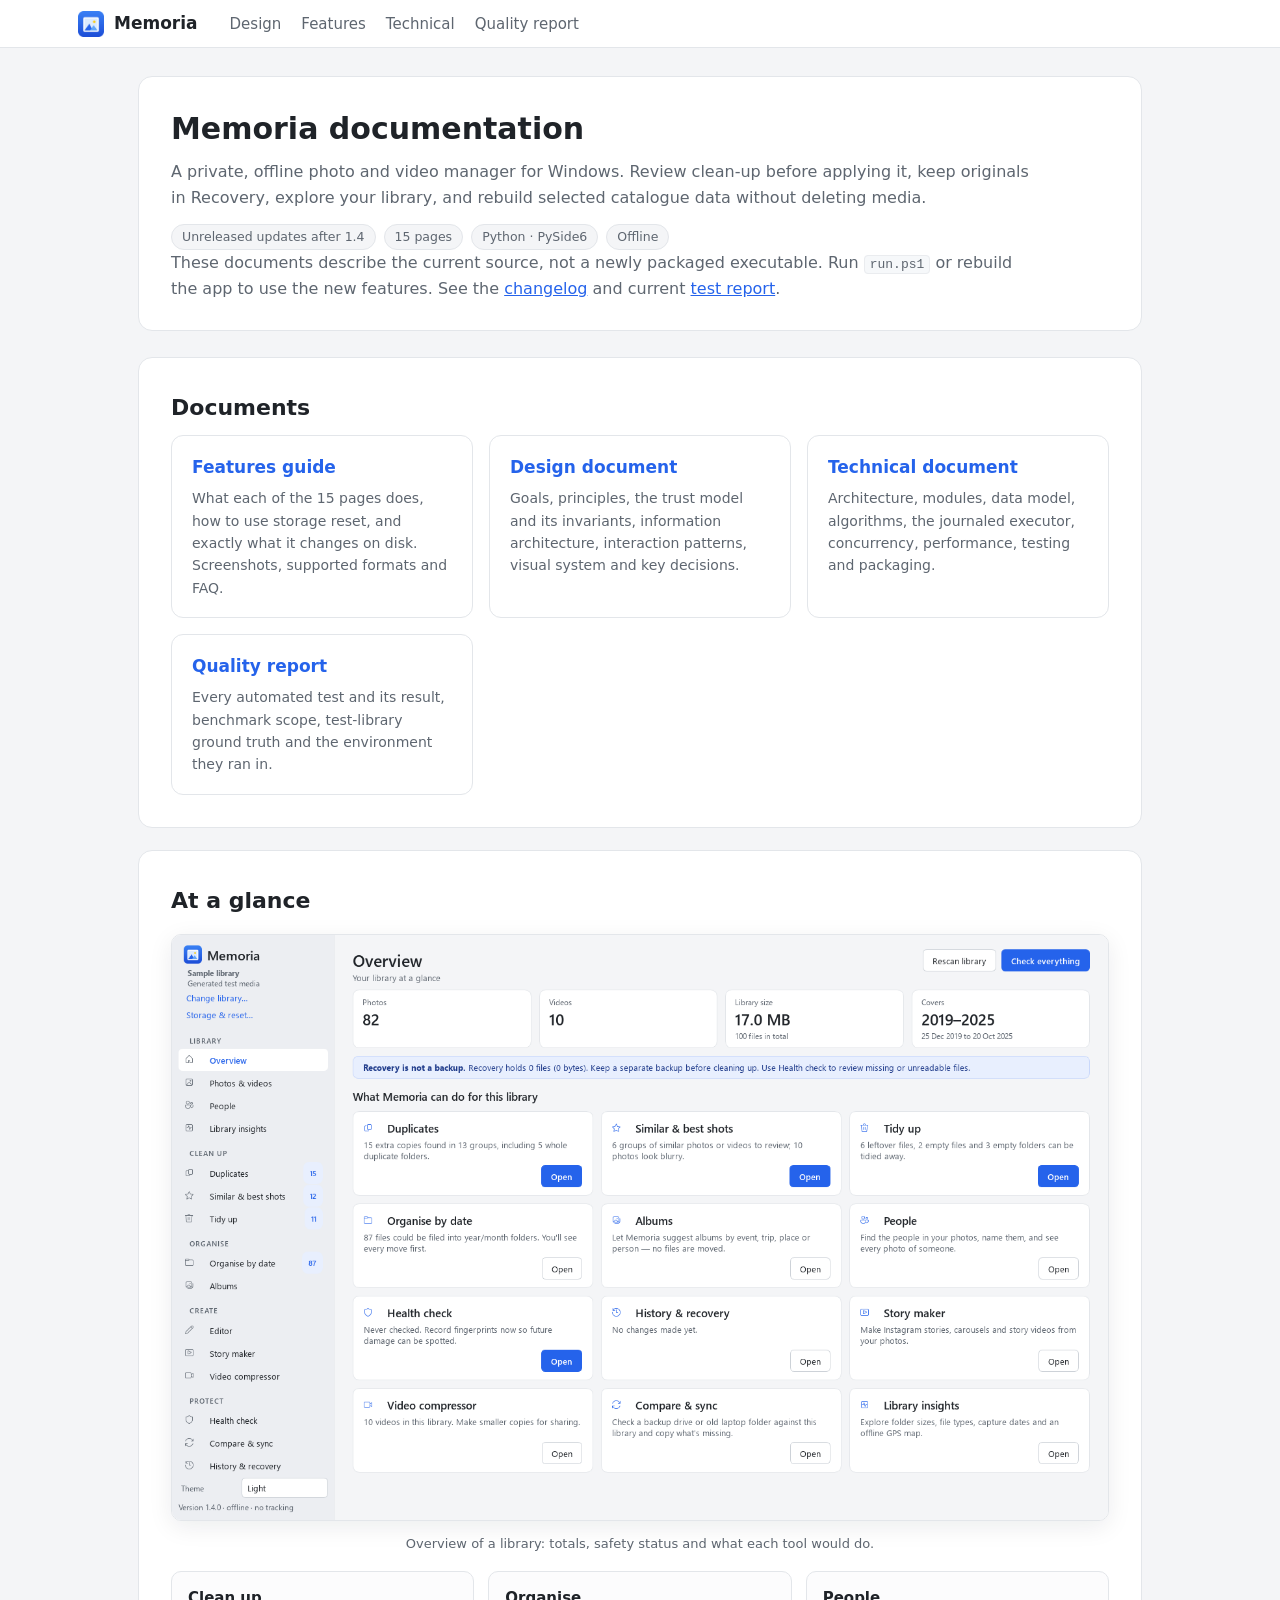
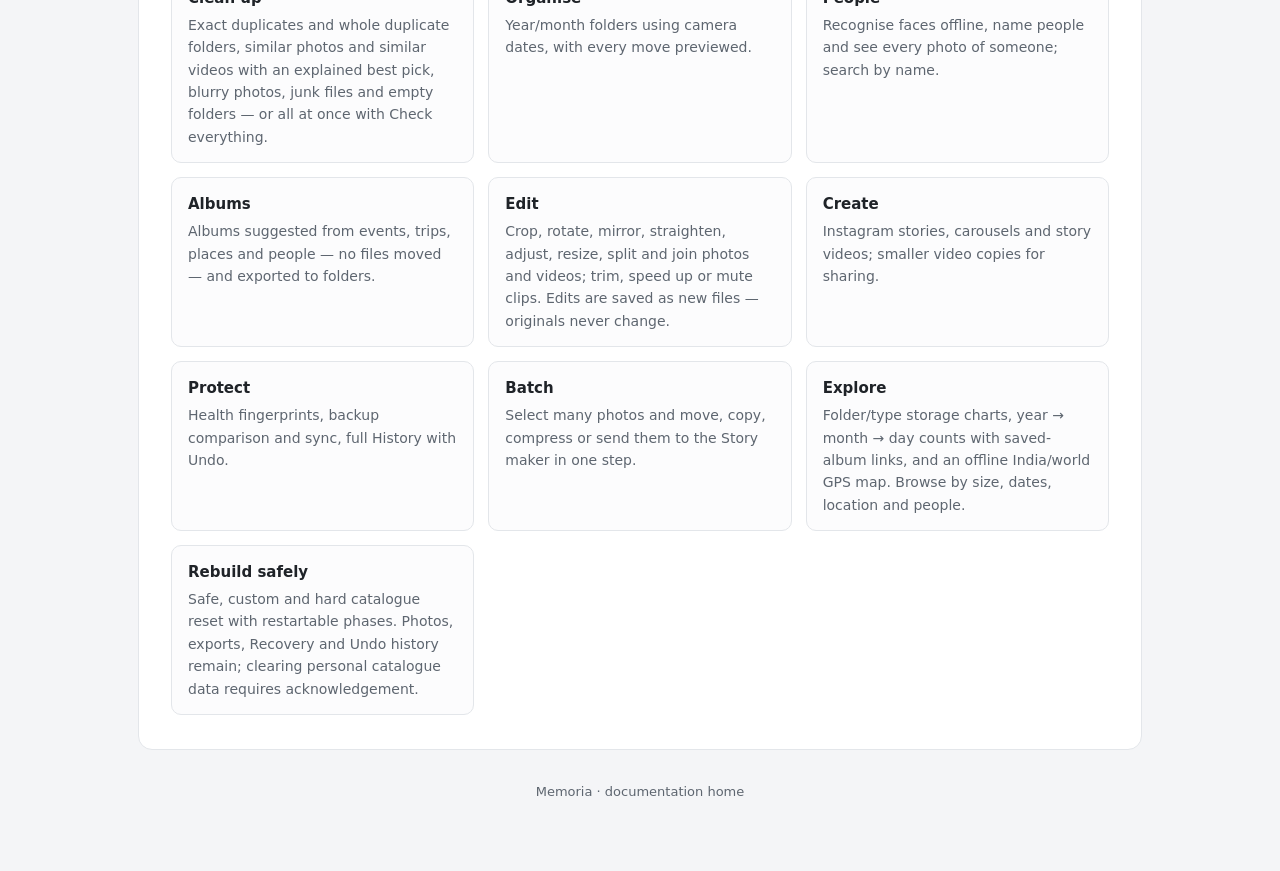
==== docs/index.html @ fbba3260 "Improve library safety, reset recovery, and insights Add bounded browsing, offline charts and GPS ma" ====
<!DOCTYPE html>
<html lang="en">
<head>
<meta charset="utf-8">
<meta name="viewport" content="width=device-width, initial-scale=1">
<title>Memoria — Documentation</title>
<link rel="stylesheet" href="style.css">
<link rel="icon" href="../memoria/ui/assets/memoria.png">
<style>
  .doc-grid { display: grid; grid-template-columns: repeat(auto-fill, minmax(250px, 1fr)); gap: 16px; margin: 6px 0 10px; }
  .doc { display: block; text-decoration: none; color: var(--text); border: 1px solid var(--border); border-radius: 12px;
         padding: 18px 20px; background: #fff; transition: box-shadow .15s, border-color .15s; }
  .doc:hover { border-color: #c9d8fb; box-shadow: 0 6px 20px rgba(37, 99, 235, .10); }
  .doc h3 { margin: 0 0 6px; color: var(--accent); }
  .doc p { margin: 0; color: var(--muted); font-size: 14px; }
  .single { max-width: 1060px; margin: 0 auto; padding: 28px; }
</style>
</head>
<body>
<div class="top"><div class="inner">
  <a class="brand" href="index.html"><img src="../memoria/ui/assets/memoria.png" alt="">Memoria</a>
  <nav><a href="design.html">Design</a><a href="features.html">Features</a><a href="technical.html">Technical</a><a href="report.html">Quality report</a></nav>
</div></div>
<div class="single">
<header class="hero">
  <h1>Memoria documentation</h1>
  <p>A private, offline photo and video manager for Windows. Review clean-up before applying it, keep originals in
     Recovery, explore your library, and rebuild selected catalogue data without deleting media.</p>
  <div class="meta"><span class="pill">Unreleased updates after 1.4</span><span class="pill">15 pages</span><span class="pill">Python · PySide6</span><span class="pill">Offline</span></div>
  <p>These documents describe the current source, not a newly packaged executable. Run <code>run.ps1</code> or rebuild
     the app to use the new features. See the <a href="../CHANGELOG.md">changelog</a> and current <a href="report.html">test report</a>.</p>
</header>

<section>
<h2>Documents</h2>
<div class="doc-grid">
  <a class="doc" href="features.html"><h3>Features guide</h3><p>What each of the 15 pages does, how to use storage reset, and exactly
     what it changes on disk. Screenshots, supported formats and FAQ.</p></a>
  <a class="doc" href="design.html"><h3>Design document</h3><p>Goals, principles, the trust model and its invariants,
     information architecture, interaction patterns, visual system and key decisions.</p></a>
  <a class="doc" href="technical.html"><h3>Technical document</h3><p>Architecture, modules, data model, algorithms, the
     journaled executor, concurrency, performance, testing and packaging.</p></a>
  <a class="doc" href="report.html"><h3>Quality report</h3><p>Every automated test and its result, benchmark scope,
     test-library ground truth and the environment they ran in.</p></a>
</div>
</section>

<section>
<h2>At a glance</h2>
<figure><img src="images/overview.png" alt="Memoria overview page"><figcaption>Overview of a library: totals, safety
status and what each tool would do.</figcaption></figure>
<div class="grid">
  <div class="card"><h4>Clean up</h4><p>Exact duplicates and whole duplicate folders, similar photos and similar videos with an explained best pick,
    blurry photos, junk files and empty folders — or all at once with Check everything.</p></div>
  <div class="card"><h4>Organise</h4><p>Year/month folders using camera dates, with every move previewed.</p></div>
  <div class="card"><h4>People</h4><p>Recognise faces offline, name people and see every photo of someone; search by name.</p></div>
  <div class="card"><h4>Albums</h4><p>Albums suggested from events, trips, places and people — no files moved — and exported to folders.</p></div>
  <div class="card"><h4>Edit</h4><p>Crop, rotate, mirror, straighten, adjust, resize, split and join photos and videos;
    trim, speed up or mute clips. Edits are saved as new files — originals never change.</p></div>
  <div class="card"><h4>Create</h4><p>Instagram stories, carousels and story videos; smaller video copies for sharing.</p></div>
  <div class="card"><h4>Protect</h4><p>Health fingerprints, backup comparison and sync, full History with Undo.</p></div>
  <div class="card"><h4>Batch</h4><p>Select many photos and move, copy, compress or send them to the Story maker in one step.</p></div>
  <div class="card"><h4>Explore</h4><p>Folder/type storage charts, year → month → day counts with saved-album links,
    and an offline India/world GPS map. Browse by size, dates, location and people.</p></div>
  <div class="card"><h4>Rebuild safely</h4><p>Safe, custom and hard catalogue reset with restartable phases.
    Photos, exports, Recovery and Undo history remain; clearing personal catalogue data requires acknowledgement.</p></div>
</div>
</section>
<footer>Memoria · documentation home</footer>
</div>
</body>
</html>
---- docs/style.css ----
:root {
  --accent: #2563eb; --accent-soft: #e8effe; --ok: #15803d; --ok-soft: #e7f6ec;
  --warn: #b45309; --warn-soft: #fdf3e1; --danger: #b91c1c; --danger-soft: #fdecec;
  --text: #1f2328; --muted: #5e6670; --border: #e3e6ea; --bg: #f4f5f7; --card: #fff; --code: #f6f8fa;
}
* { box-sizing: border-box; }
html { scroll-behavior: smooth; }
body { margin: 0; font: 15px/1.6 "Segoe UI Variable Text", "Segoe UI", system-ui, sans-serif; color: var(--text); background: var(--bg); }
.top { position: sticky; top: 0; z-index: 10; background: #fff; border-bottom: 1px solid var(--border); }
.top .inner { max-width: 1180px; margin: 0 auto; padding: 10px 28px; display: flex; gap: 22px; align-items: center; }
.top .brand { display: flex; align-items: center; gap: 10px; font-weight: 600; font-size: 17px; color: var(--text); text-decoration: none; }
.top .brand img { width: 26px; height: 26px; }
.top nav a { color: var(--muted); text-decoration: none; padding: 6px 10px; border-radius: 6px; }
.top nav a:hover { background: var(--bg); }
.top nav a.active { color: var(--accent); background: var(--accent-soft); font-weight: 600; }
.layout { max-width: 1180px; margin: 0 auto; padding: 28px; display: grid; grid-template-columns: 230px 1fr; gap: 36px; }
.toc { position: sticky; top: 74px; align-self: start; max-height: calc(100vh - 100px); overflow: auto; font-size: 13.5px; }
.toc b { display: block; color: var(--muted); font-size: 11px; letter-spacing: .08em; margin-bottom: 6px; }
.toc a { display: block; color: var(--muted); text-decoration: none; padding: 3px 0 3px 10px; border-left: 2px solid var(--border); }
.toc a:hover { color: var(--accent); border-color: var(--accent); }
.toc a.sub { padding-left: 22px; font-size: 13px; }
main { min-width: 0; }
header.hero { background: var(--card); border: 1px solid var(--border); border-radius: 14px; padding: 28px 32px; margin-bottom: 26px; }
header.hero h1 { margin: 0 0 6px; font-size: 30px; }
header.hero p { margin: 0; color: var(--muted); font-size: 16px; }
.meta { margin-top: 14px; display: flex; flex-wrap: wrap; gap: 8px; }
.pill { display: inline-block; padding: 2px 10px; border-radius: 99px; background: var(--bg); color: var(--muted); font-size: 12.5px; border: 1px solid var(--border); }
section { background: var(--card); border: 1px solid var(--border); border-radius: 14px; padding: 6px 32px 22px; margin-bottom: 22px; }
h2 { font-size: 22px; margin: 22px 0 10px; padding-top: 4px; }
h3 { font-size: 17px; margin: 22px 0 6px; }
h4 { font-size: 15px; margin: 16px 0 4px; }
p, li { max-width: 860px; }
a { color: var(--accent); }
code { font-family: "Cascadia Code", Consolas, monospace; font-size: 13px; background: var(--code); padding: 1px 5px; border-radius: 4px; border: 1px solid #eaecef; }
pre { background: #1f2328; color: #e6edf3; padding: 14px 16px; border-radius: 10px; overflow: auto; font: 12.5px/1.55 "Cascadia Code", Consolas, monospace; }
pre code { background: none; border: none; padding: 0; color: inherit; }
table { border-collapse: collapse; width: 100%; margin: 10px 0 14px; font-size: 14px; }
th, td { text-align: left; vertical-align: top; padding: 8px 10px; border-bottom: 1px solid var(--border); }
th { background: #f7f8fa; color: var(--muted); font-weight: 600; font-size: 12.5px; text-transform: uppercase; letter-spacing: .04em; }
td code { white-space: nowrap; }
.callout { border-radius: 10px; padding: 12px 16px; margin: 14px 0; border: 1px solid; }
.callout.ok { background: var(--ok-soft); border-color: #c7e9d2; color: #14532d; }
.callout.info { background: var(--accent-soft); border-color: #c9d8fb; color: #1e3a8a; }
.callout.warn { background: var(--warn-soft); border-color: #f3d9a9; color: #78350f; }
.callout.danger { background: var(--danger-soft); border-color: #f5c2c2; color: #7f1d1d; }
.grid { display: grid; grid-template-columns: repeat(auto-fill, minmax(240px, 1fr)); gap: 14px; margin: 12px 0; }
.card { border: 1px solid var(--border); border-radius: 10px; padding: 14px 16px; background: #fcfcfd; }
.card h4 { margin: 0 0 4px; }
.card p { margin: 0; color: var(--muted); font-size: 14px; }
figure { margin: 16px 0; }
figure img { width: 100%; border: 1px solid var(--border); border-radius: 10px; box-shadow: 0 6px 24px rgba(15, 23, 42, .08); }
figcaption { color: var(--muted); font-size: 13px; margin-top: 6px; text-align: center; }
.swatches { display: flex; flex-wrap: wrap; gap: 10px; }
.sw { width: 150px; border: 1px solid var(--border); border-radius: 10px; overflow: hidden; font-size: 12.5px; }
.sw div { height: 46px; }
.sw span { display: block; padding: 6px 8px; }
.flow { display: flex; flex-wrap: wrap; align-items: center; gap: 8px; margin: 14px 0; }
.flow .step { background: var(--accent-soft); color: #1e3a8a; border: 1px solid #c9d8fb; border-radius: 8px; padding: 8px 14px; font-weight: 600; }
.flow .arrow { color: var(--muted); }
.diagram { width: 100%; height: auto; margin: 10px 0; }
.kbd { font: 12px Consolas, monospace; border: 1px solid #cdd2d8; border-bottom-width: 2px; border-radius: 4px; padding: 0 5px; background: #fff; }
footer { text-align: center; color: var(--muted); font-size: 13px; padding: 10px 0 40px; }
@media (max-width: 900px) { .layout { grid-template-columns: 1fr; } .toc { display: none; } section { padding: 4px 18px 18px; } }
@media print { .top, .toc { display: none; } .layout { display: block; } section, header.hero { break-inside: avoid-page; } }
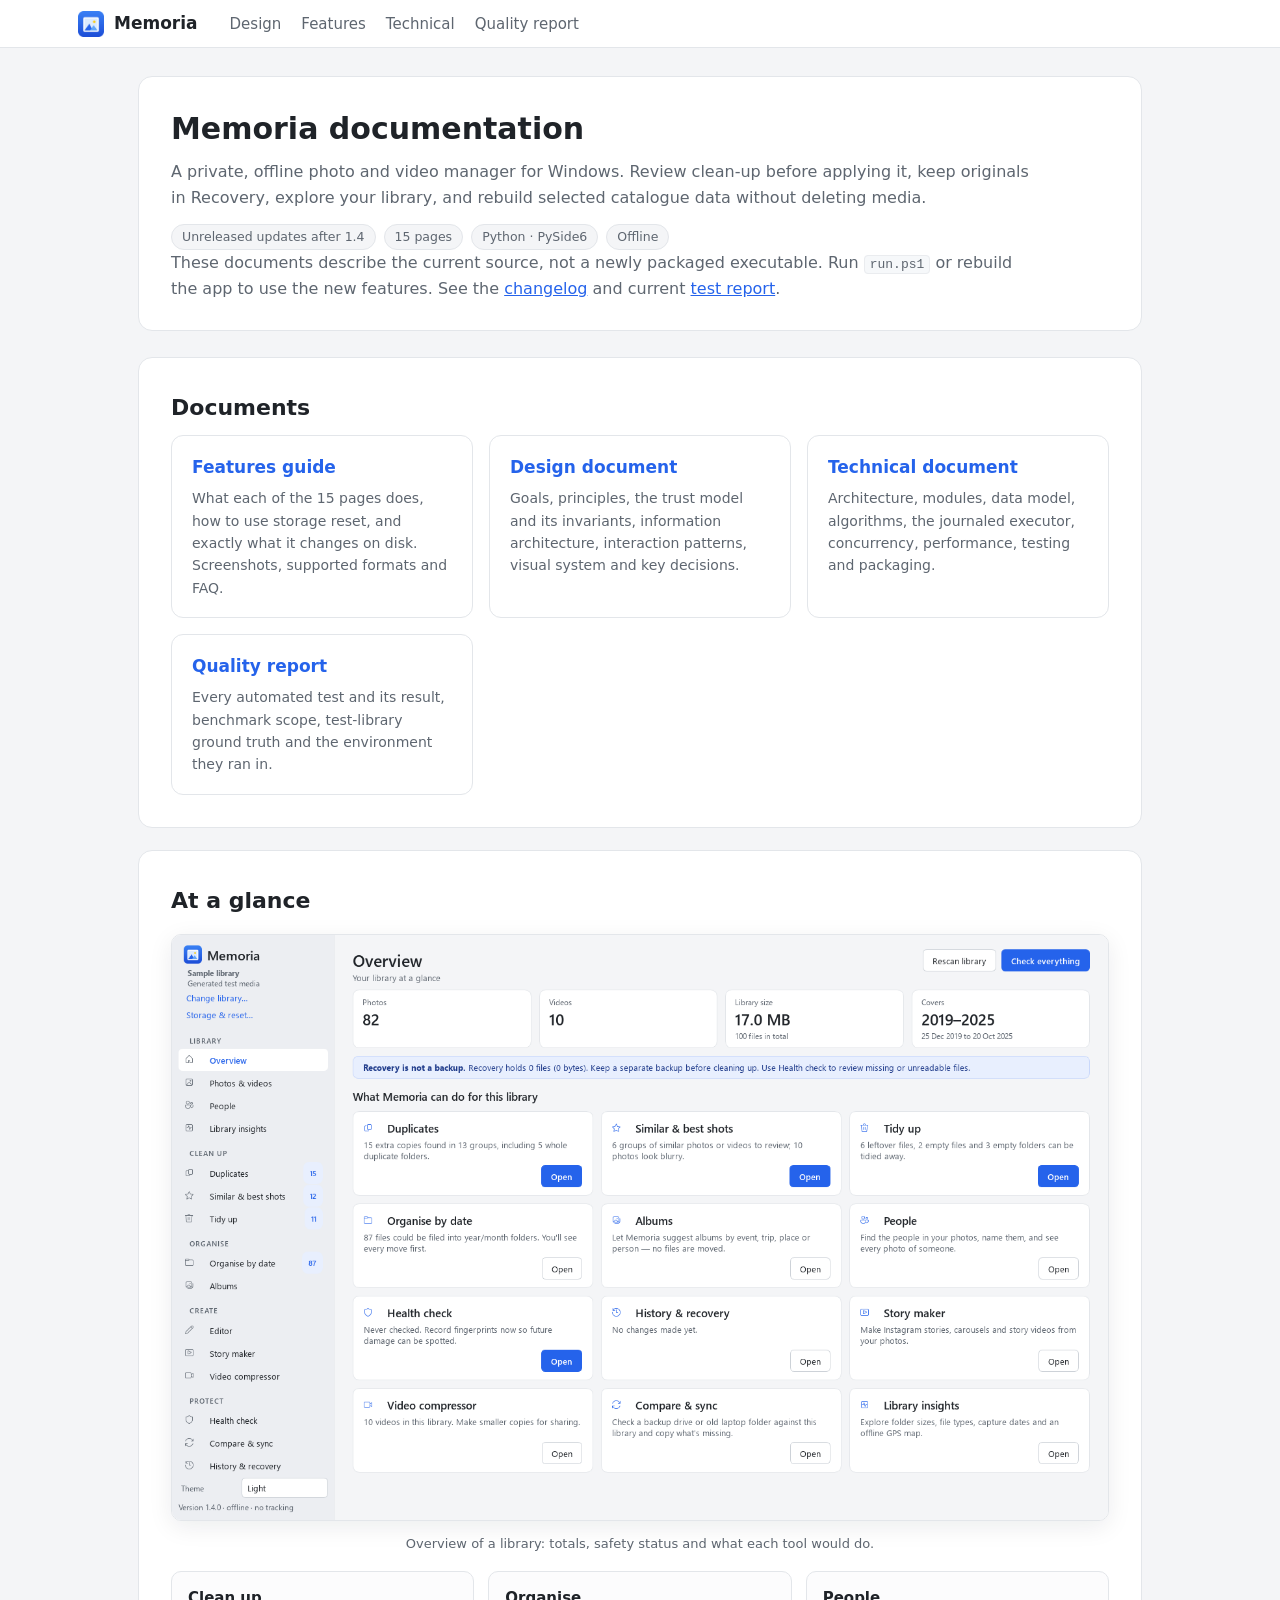
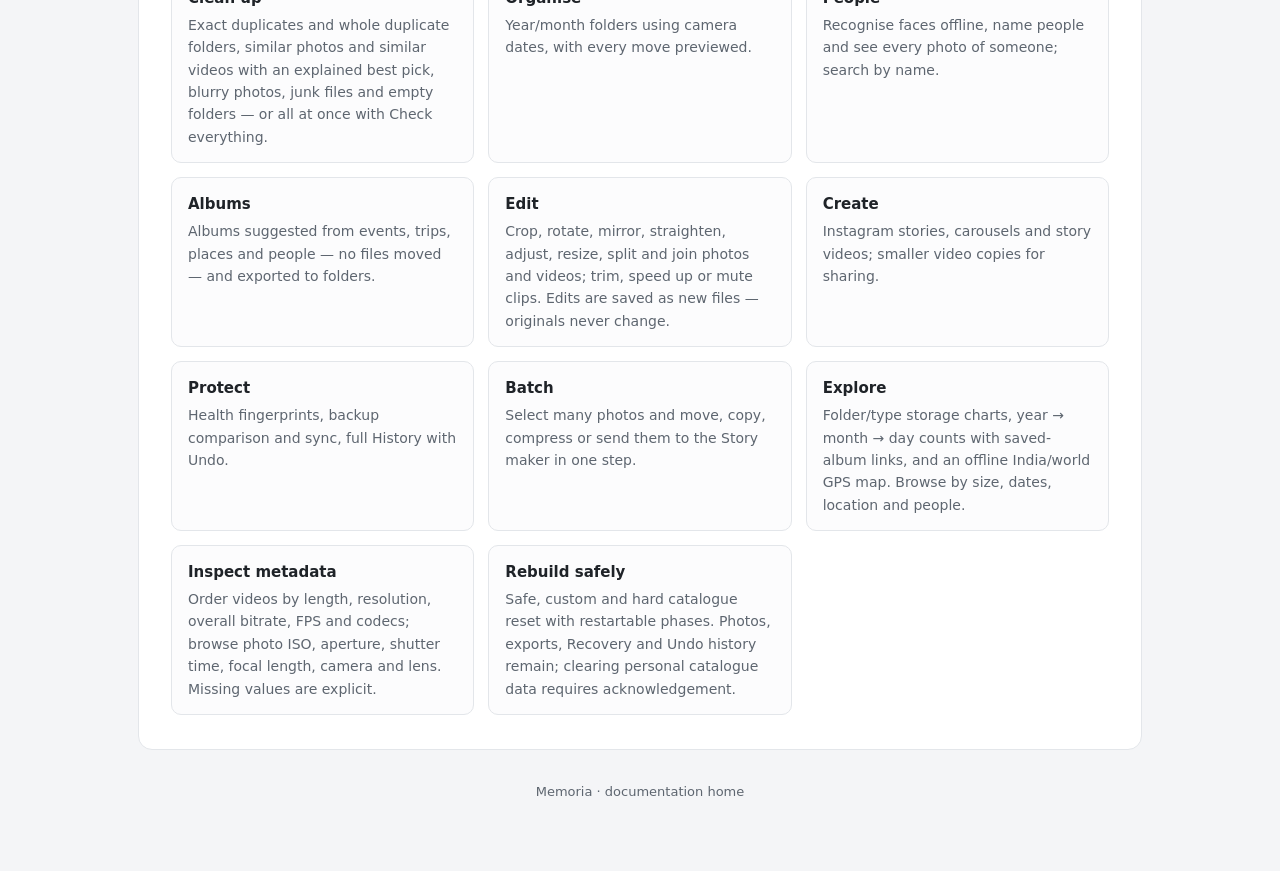
==== commit cddb77ad: "Add extended photo and video metadata controls Add schema-v6 resumable metadata refresh, numeric sor" ====
--- a/docs/index.html
+++ b/docs/index.html
@@ -62,6 +62,8 @@
   <div class="card"><h4>Batch</h4><p>Select many photos and move, copy, compress or send them to the Story maker in one step.</p></div>
   <div class="card"><h4>Explore</h4><p>Folder/type storage charts, year → month → day counts with saved-album links,
     and an offline India/world GPS map. Browse by size, dates, location and people.</p></div>
+  <div class="card"><h4>Inspect metadata</h4><p>Order videos by length, resolution, overall bitrate, FPS and codecs;
+    browse photo ISO, aperture, shutter time, focal length, camera and lens. Missing values are explicit.</p></div>
   <div class="card"><h4>Rebuild safely</h4><p>Safe, custom and hard catalogue reset with restartable phases.
     Photos, exports, Recovery and Undo history remain; clearing personal catalogue data requires acknowledgement.</p></div>
 </div>
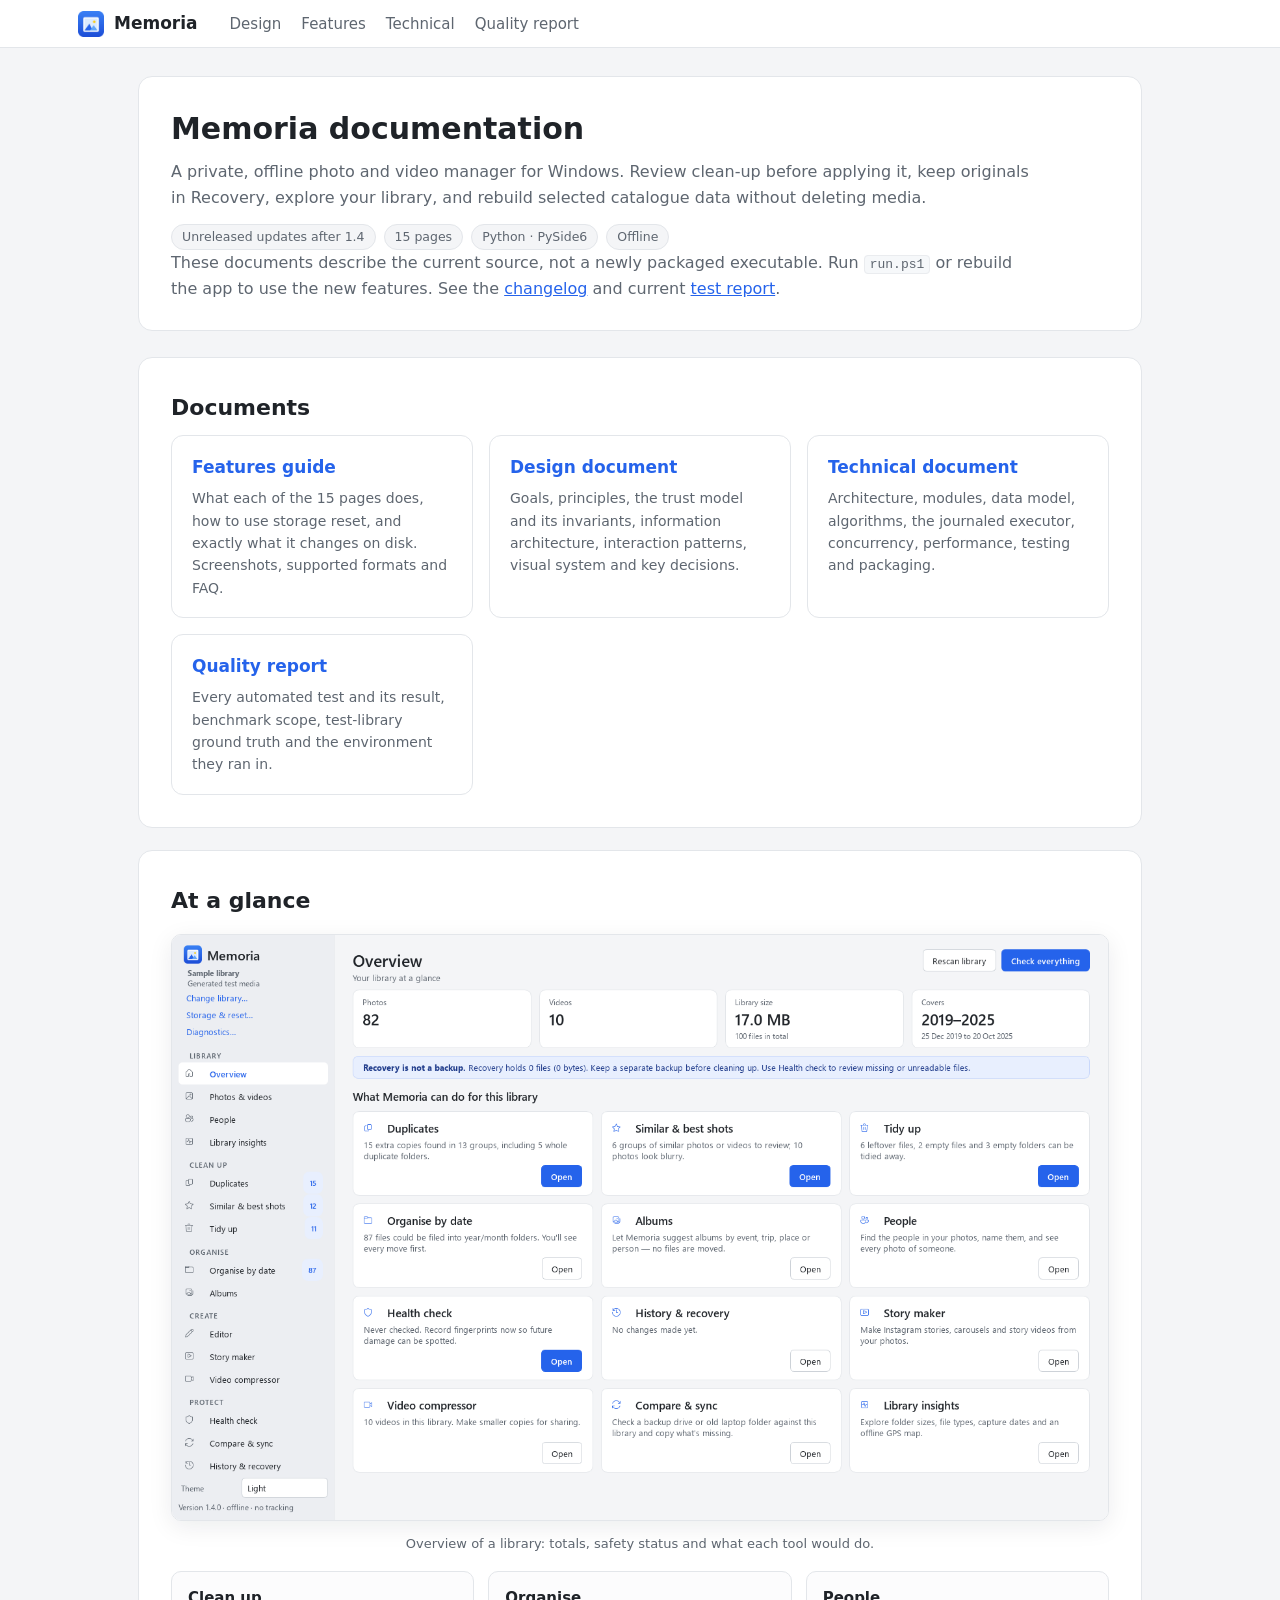
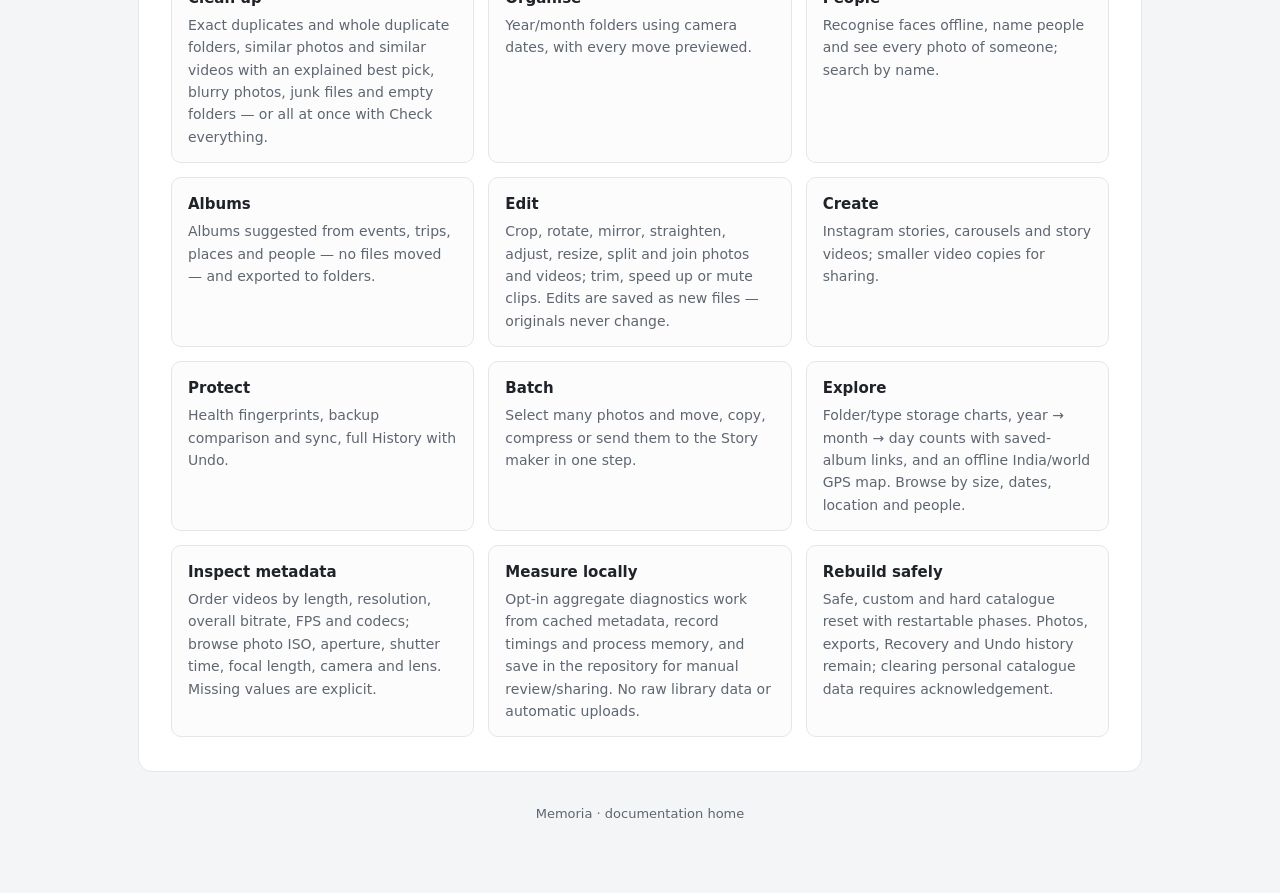
==== commit c9793f44: "Add opt-in repository diagnostics for cached libraries Collect allowlisted aggregate metadata, bound" ====
--- a/docs/index.html
+++ b/docs/index.html
@@ -64,6 +64,8 @@
     and an offline India/world GPS map. Browse by size, dates, location and people.</p></div>
   <div class="card"><h4>Inspect metadata</h4><p>Order videos by length, resolution, overall bitrate, FPS and codecs;
     browse photo ISO, aperture, shutter time, focal length, camera and lens. Missing values are explicit.</p></div>
+  <div class="card"><h4>Measure locally</h4><p>Opt-in aggregate diagnostics work from cached metadata, record timings and
+    process memory, and save in the repository for manual review/sharing. No raw library data or automatic uploads.</p></div>
   <div class="card"><h4>Rebuild safely</h4><p>Safe, custom and hard catalogue reset with restartable phases.
     Photos, exports, Recovery and Undo history remain; clearing personal catalogue data requires acknowledgement.</p></div>
 </div>
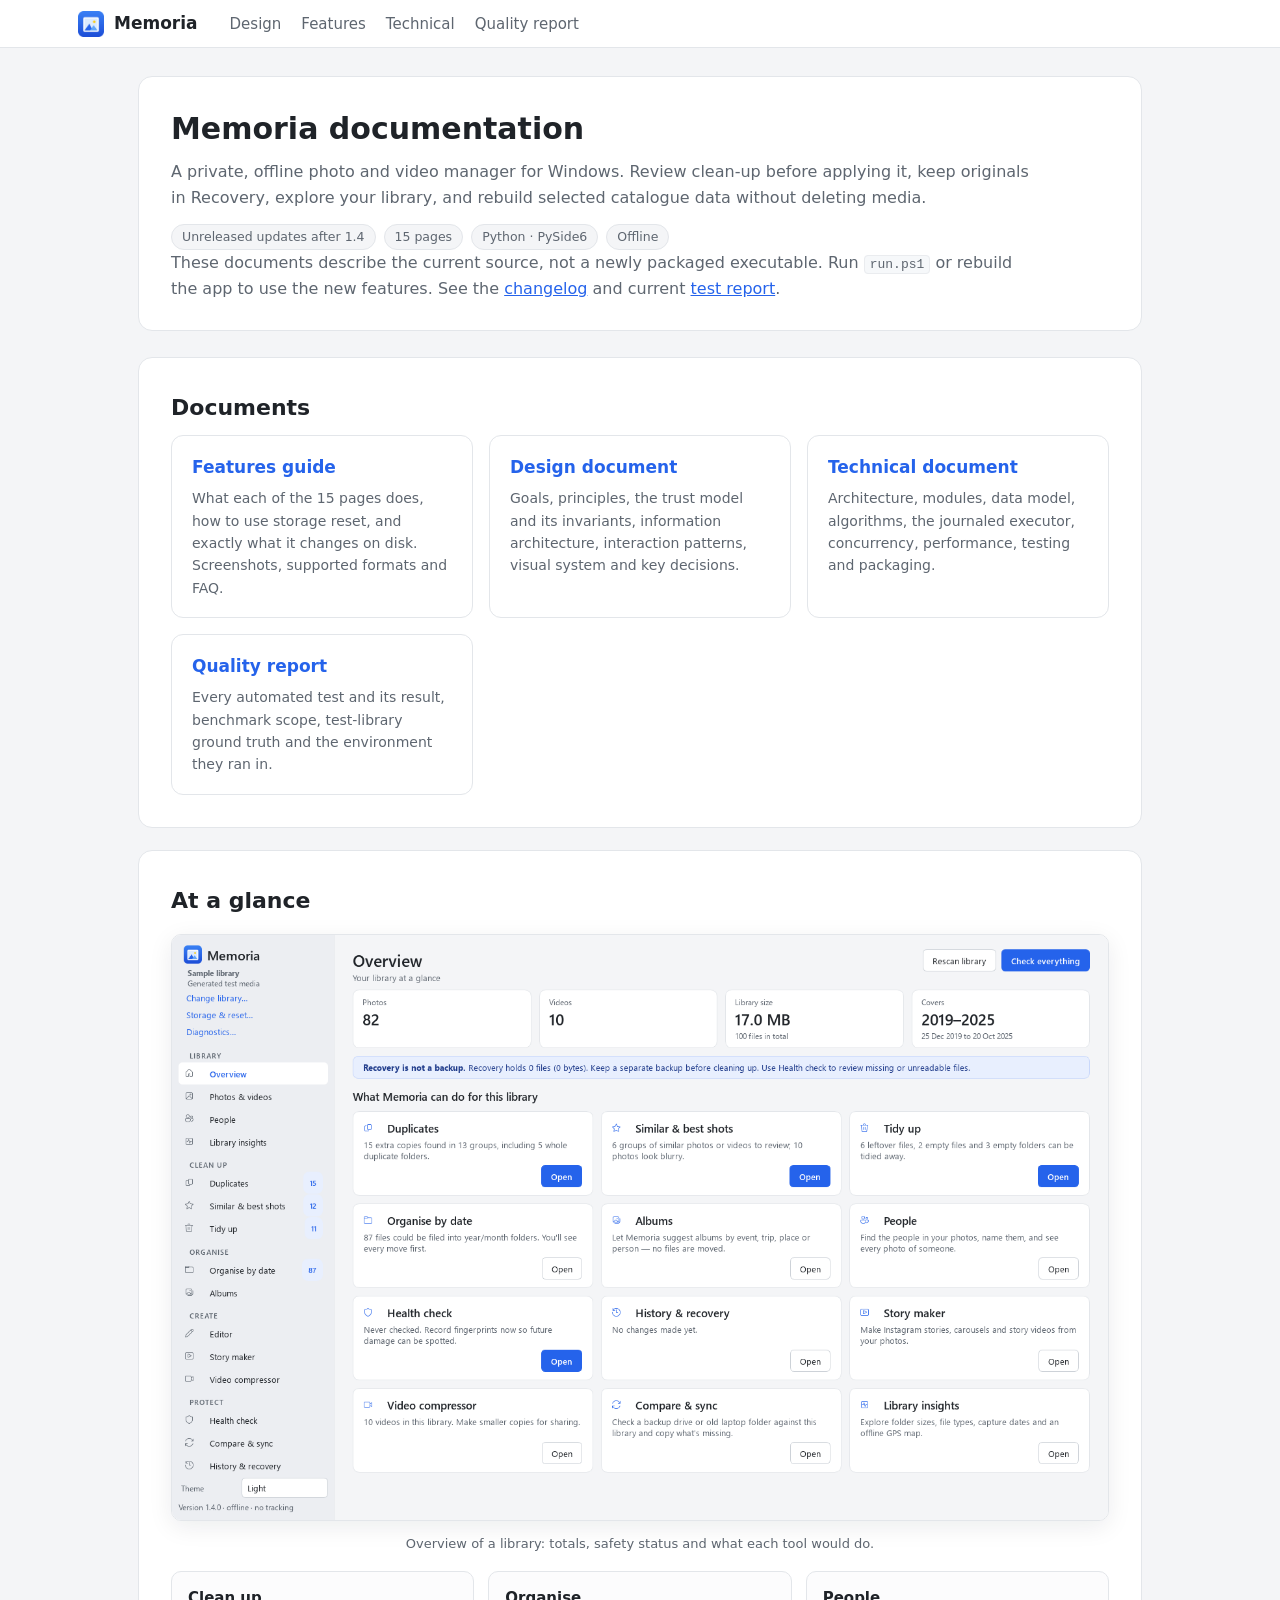
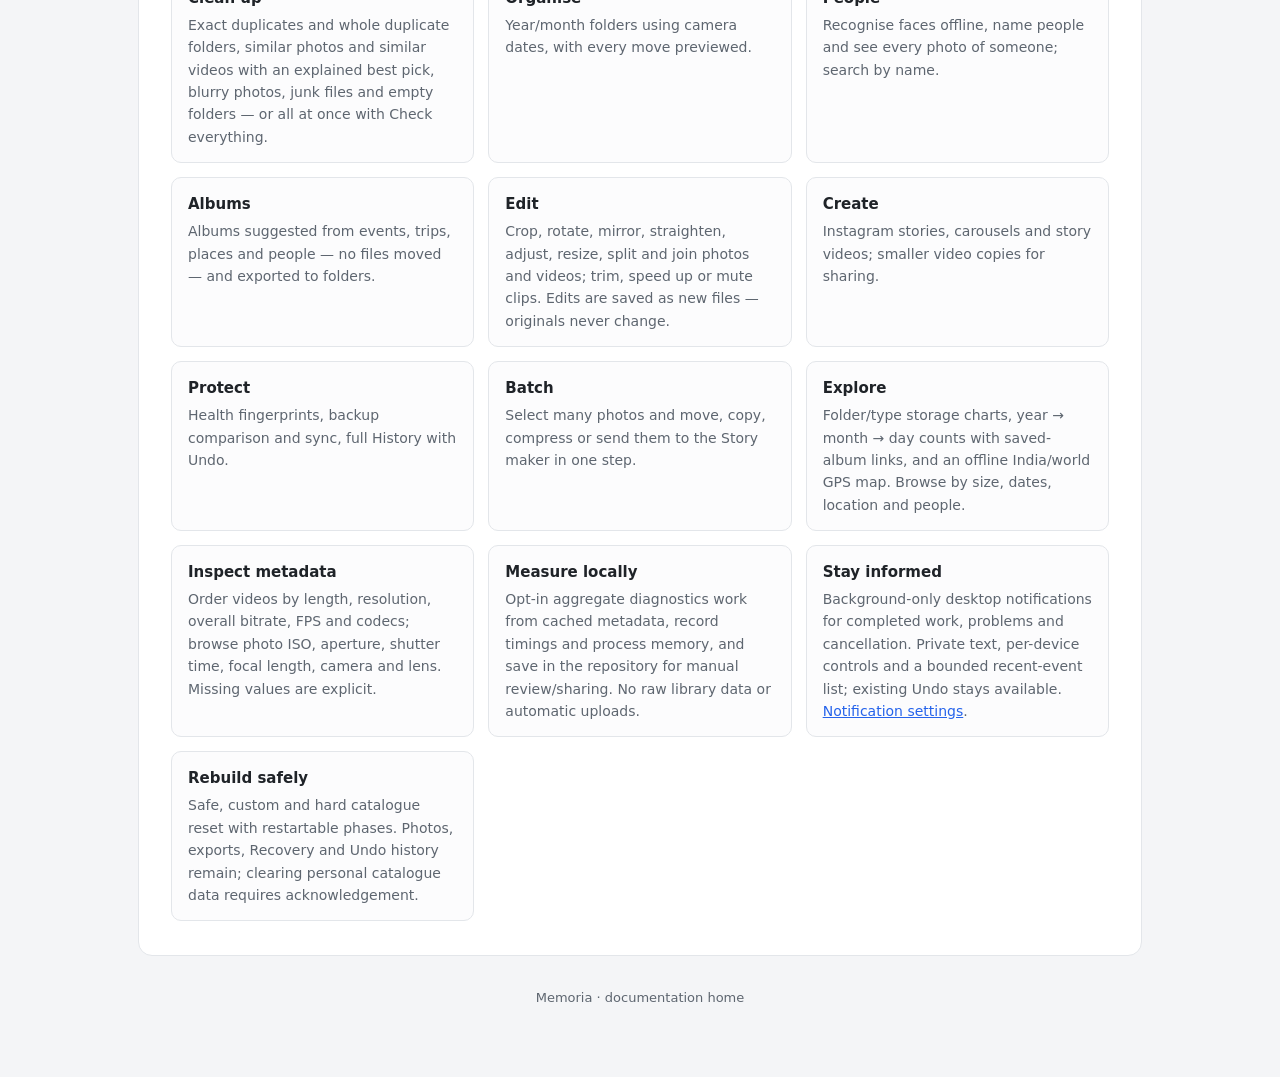
==== commit 8a41090f: "Add private background notifications for key library events Add per-device delivery and event prefer" ====
--- a/docs/index.html
+++ b/docs/index.html
@@ -66,6 +66,9 @@
     browse photo ISO, aperture, shutter time, focal length, camera and lens. Missing values are explicit.</p></div>
   <div class="card"><h4>Measure locally</h4><p>Opt-in aggregate diagnostics work from cached metadata, record timings and
     process memory, and save in the repository for manual review/sharing. No raw library data or automatic uploads.</p></div>
+  <div class="card"><h4>Stay informed</h4><p>Background-only desktop notifications for completed work, problems and
+    cancellation. Private text, per-device controls and a bounded recent-event list; existing Undo stays available.
+    <a href="features.html#notifications">Notification settings</a>.</p></div>
   <div class="card"><h4>Rebuild safely</h4><p>Safe, custom and hard catalogue reset with restartable phases.
     Photos, exports, Recovery and Undo history remain; clearing personal catalogue data requires acknowledgement.</p></div>
 </div>
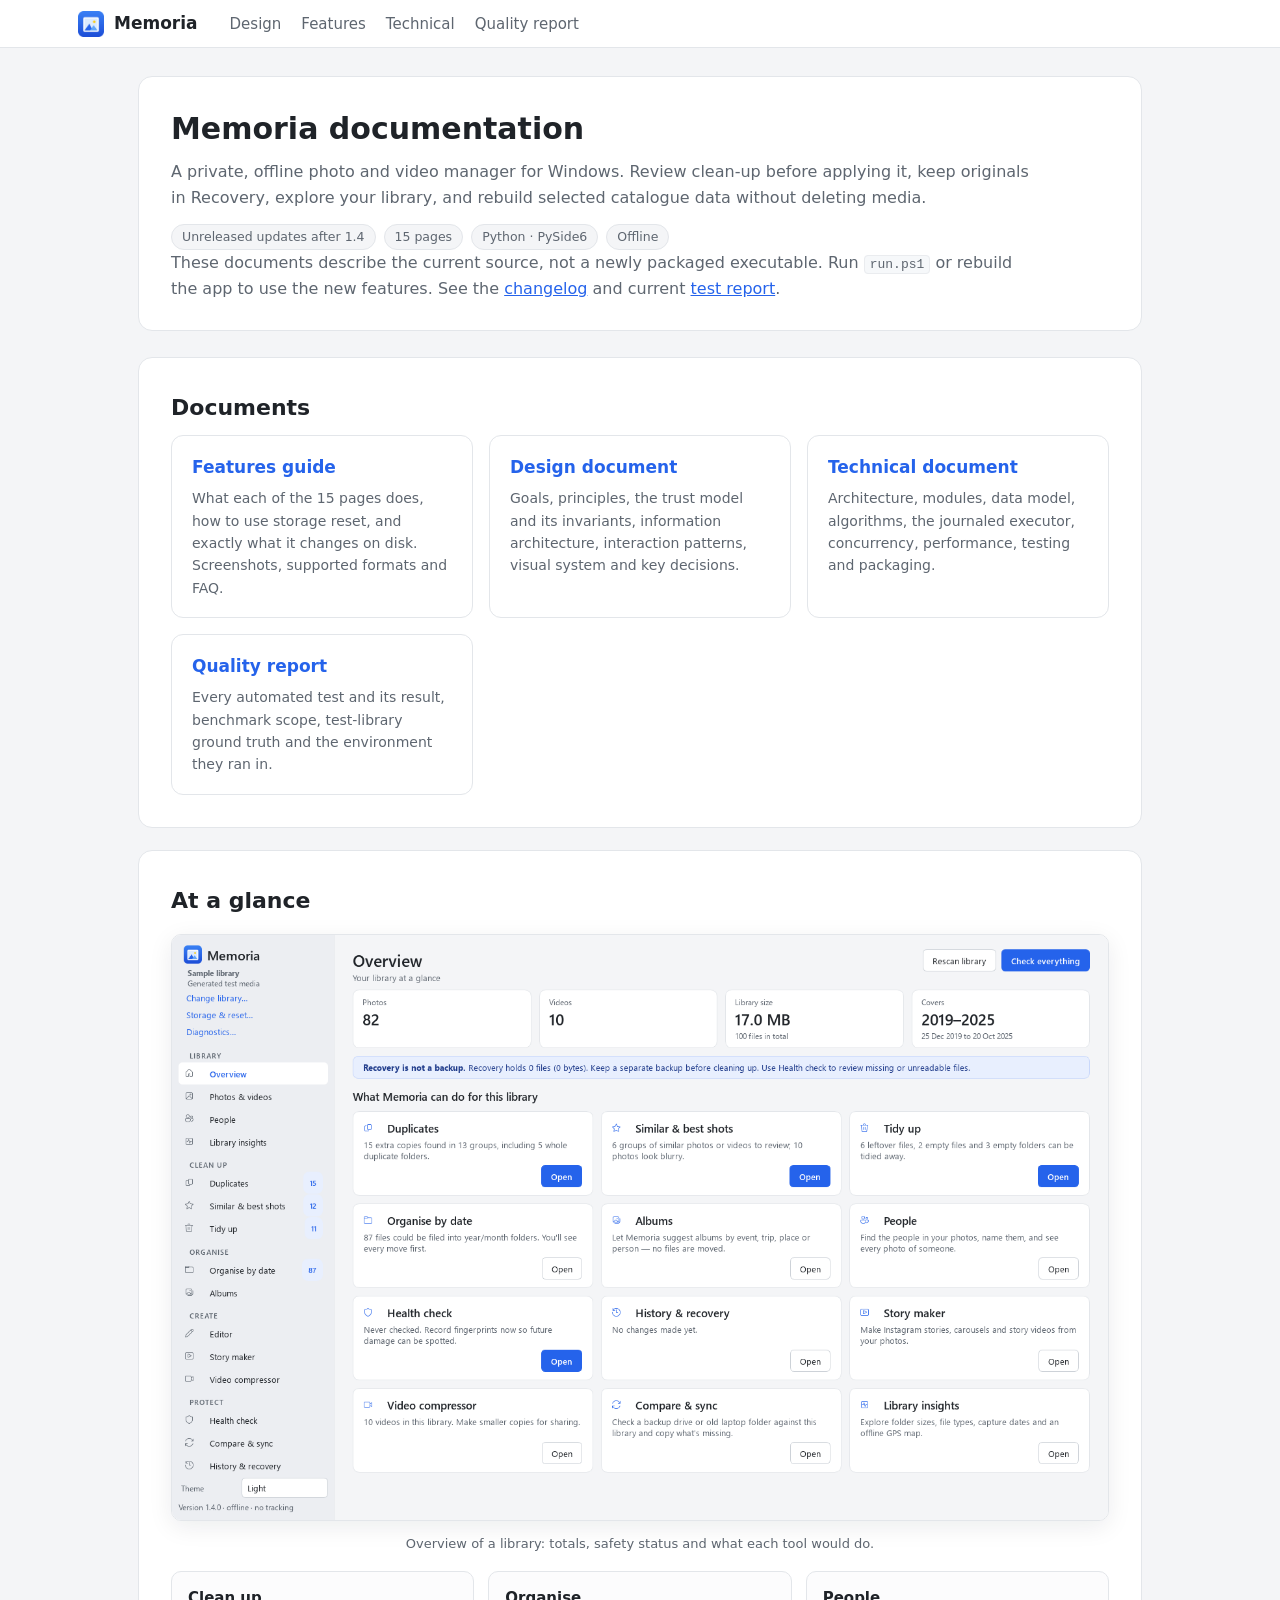
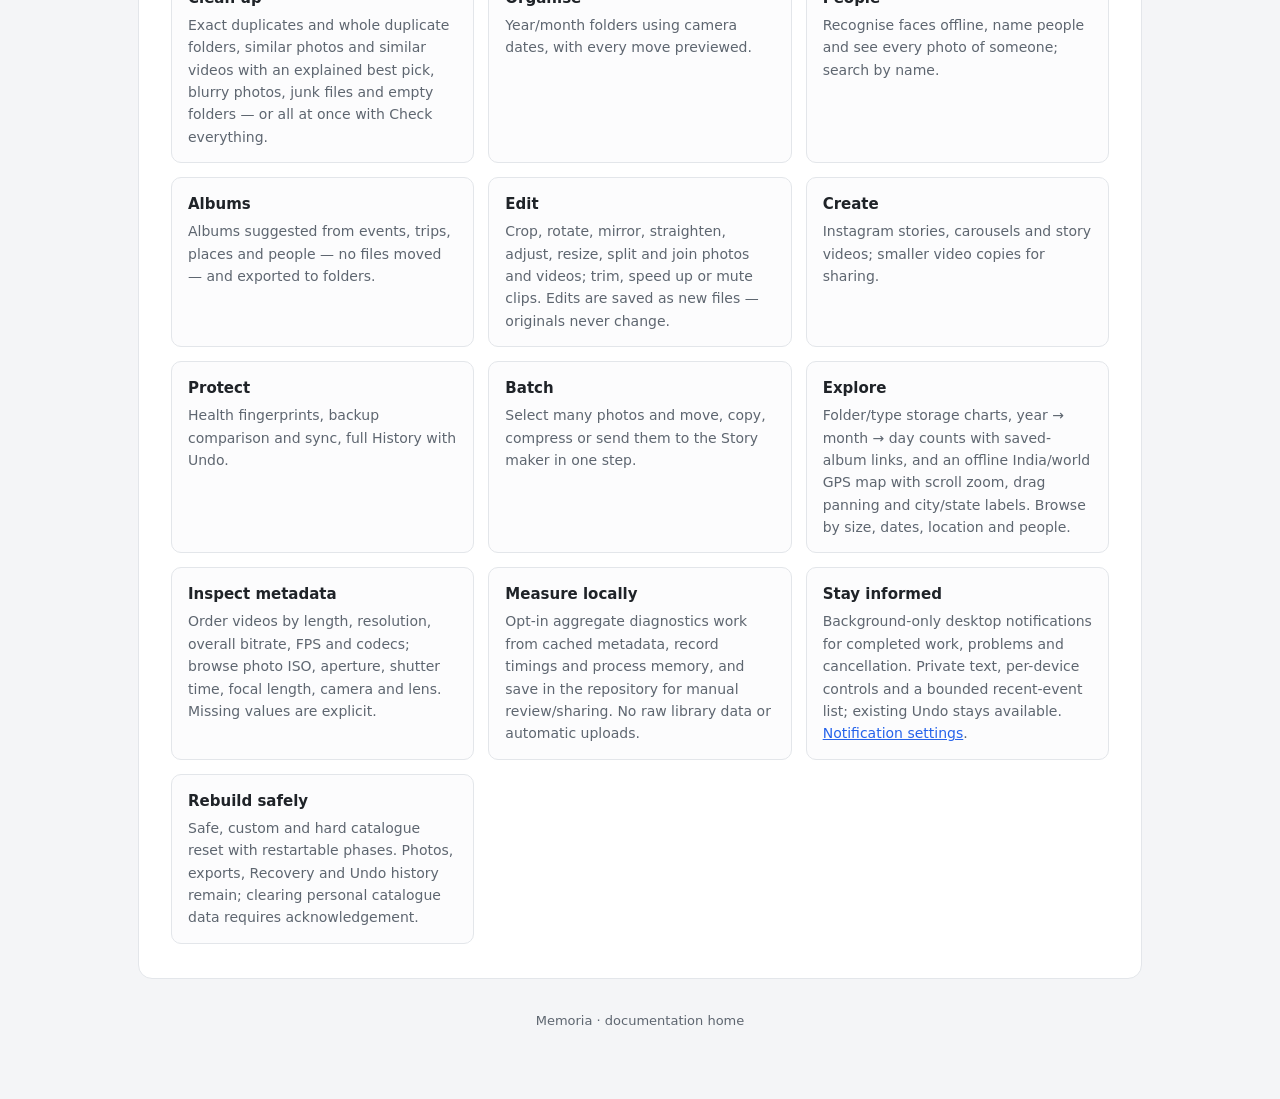
==== commit 46e4e47b: "Improve offline map zoom, panning and place labels Keep navigation responsive during coalesced map-o" ====
--- a/docs/index.html
+++ b/docs/index.html
@@ -61,7 +61,8 @@
   <div class="card"><h4>Protect</h4><p>Health fingerprints, backup comparison and sync, full History with Undo.</p></div>
   <div class="card"><h4>Batch</h4><p>Select many photos and move, copy, compress or send them to the Story maker in one step.</p></div>
   <div class="card"><h4>Explore</h4><p>Folder/type storage charts, year → month → day counts with saved-album links,
-    and an offline India/world GPS map. Browse by size, dates, location and people.</p></div>
+    and an offline India/world GPS map with scroll zoom, drag panning and city/state labels.
+    Browse by size, dates, location and people.</p></div>
   <div class="card"><h4>Inspect metadata</h4><p>Order videos by length, resolution, overall bitrate, FPS and codecs;
     browse photo ISO, aperture, shutter time, focal length, camera and lens. Missing values are explicit.</p></div>
   <div class="card"><h4>Measure locally</h4><p>Opt-in aggregate diagnostics work from cached metadata, record timings and
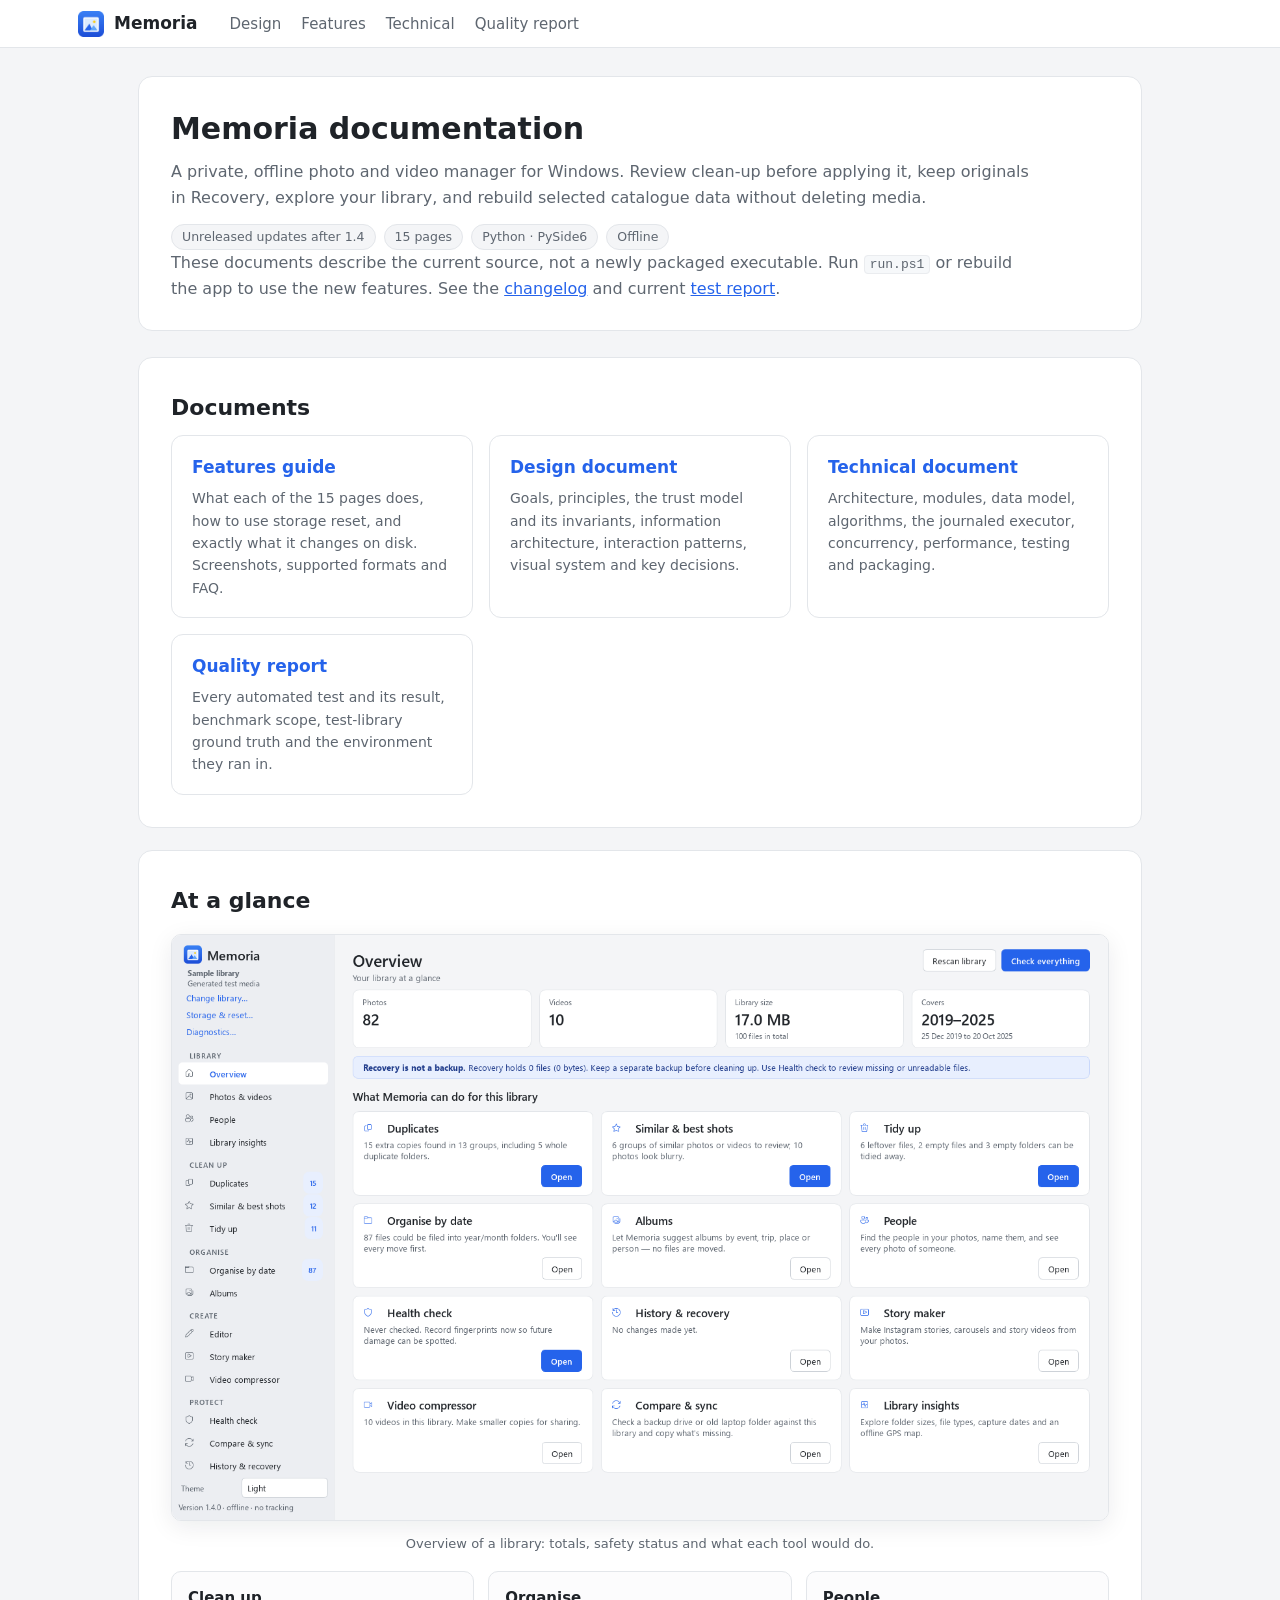
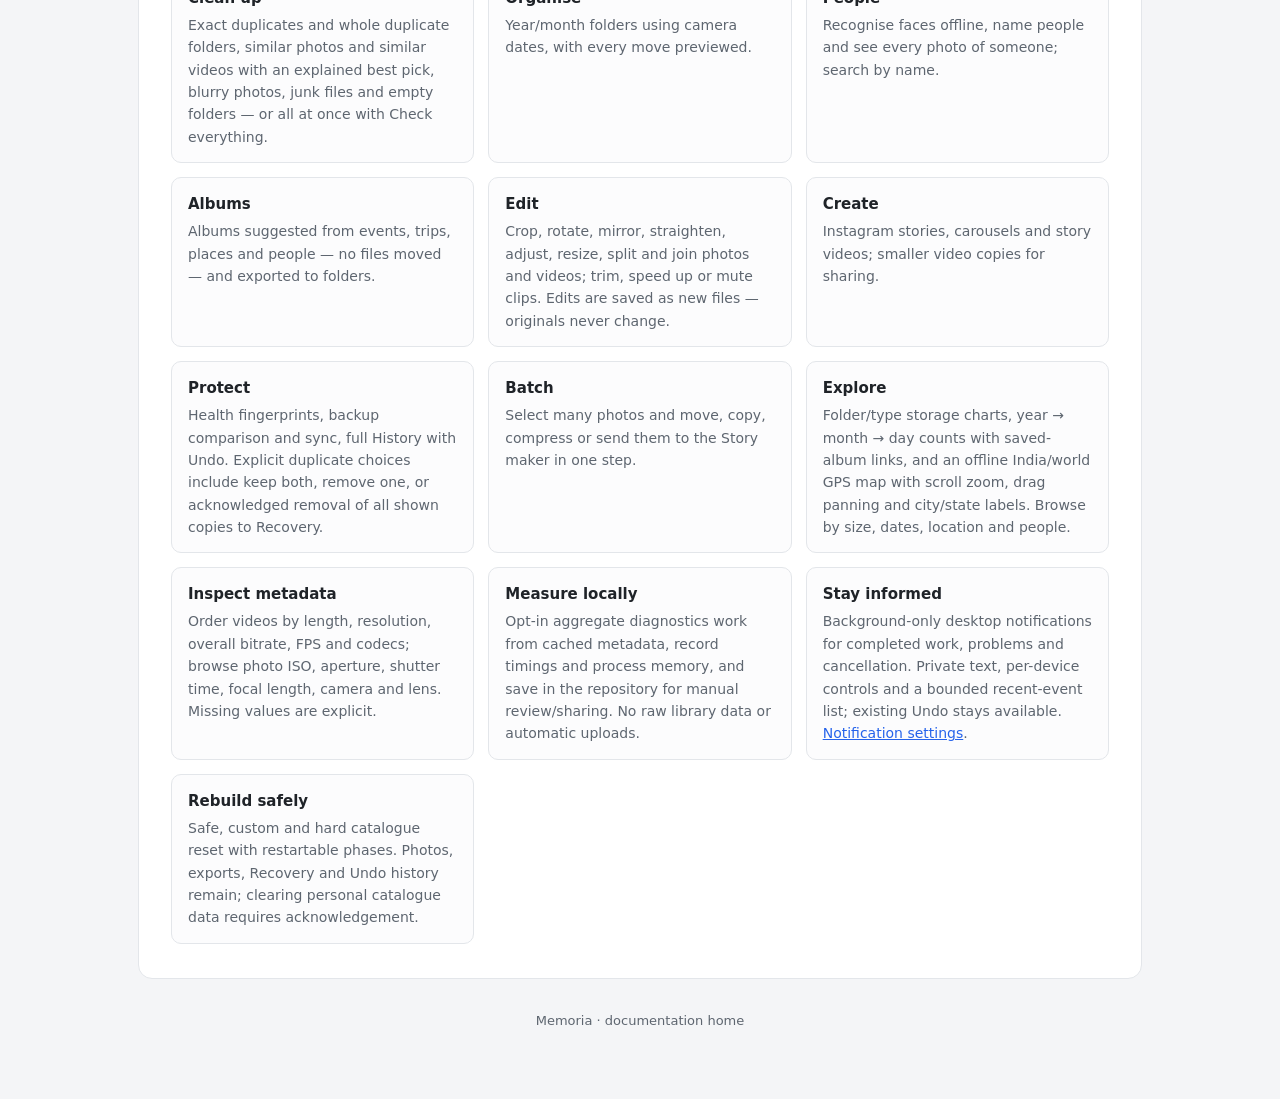
==== commit 68c70566: "Add explicit duplicate removal and remembered keep choices Support selected-copy, all-copy and keep-" ====
--- a/docs/index.html
+++ b/docs/index.html
@@ -58,7 +58,8 @@
   <div class="card"><h4>Edit</h4><p>Crop, rotate, mirror, straighten, adjust, resize, split and join photos and videos;
     trim, speed up or mute clips. Edits are saved as new files — originals never change.</p></div>
   <div class="card"><h4>Create</h4><p>Instagram stories, carousels and story videos; smaller video copies for sharing.</p></div>
-  <div class="card"><h4>Protect</h4><p>Health fingerprints, backup comparison and sync, full History with Undo.</p></div>
+  <div class="card"><h4>Protect</h4><p>Health fingerprints, backup comparison and sync, full History with Undo.
+    Explicit duplicate choices include keep both, remove one, or acknowledged removal of all shown copies to Recovery.</p></div>
   <div class="card"><h4>Batch</h4><p>Select many photos and move, copy, compress or send them to the Story maker in one step.</p></div>
   <div class="card"><h4>Explore</h4><p>Folder/type storage charts, year → month → day counts with saved-album links,
     and an offline India/world GPS map with scroll zoom, drag panning and city/state labels.
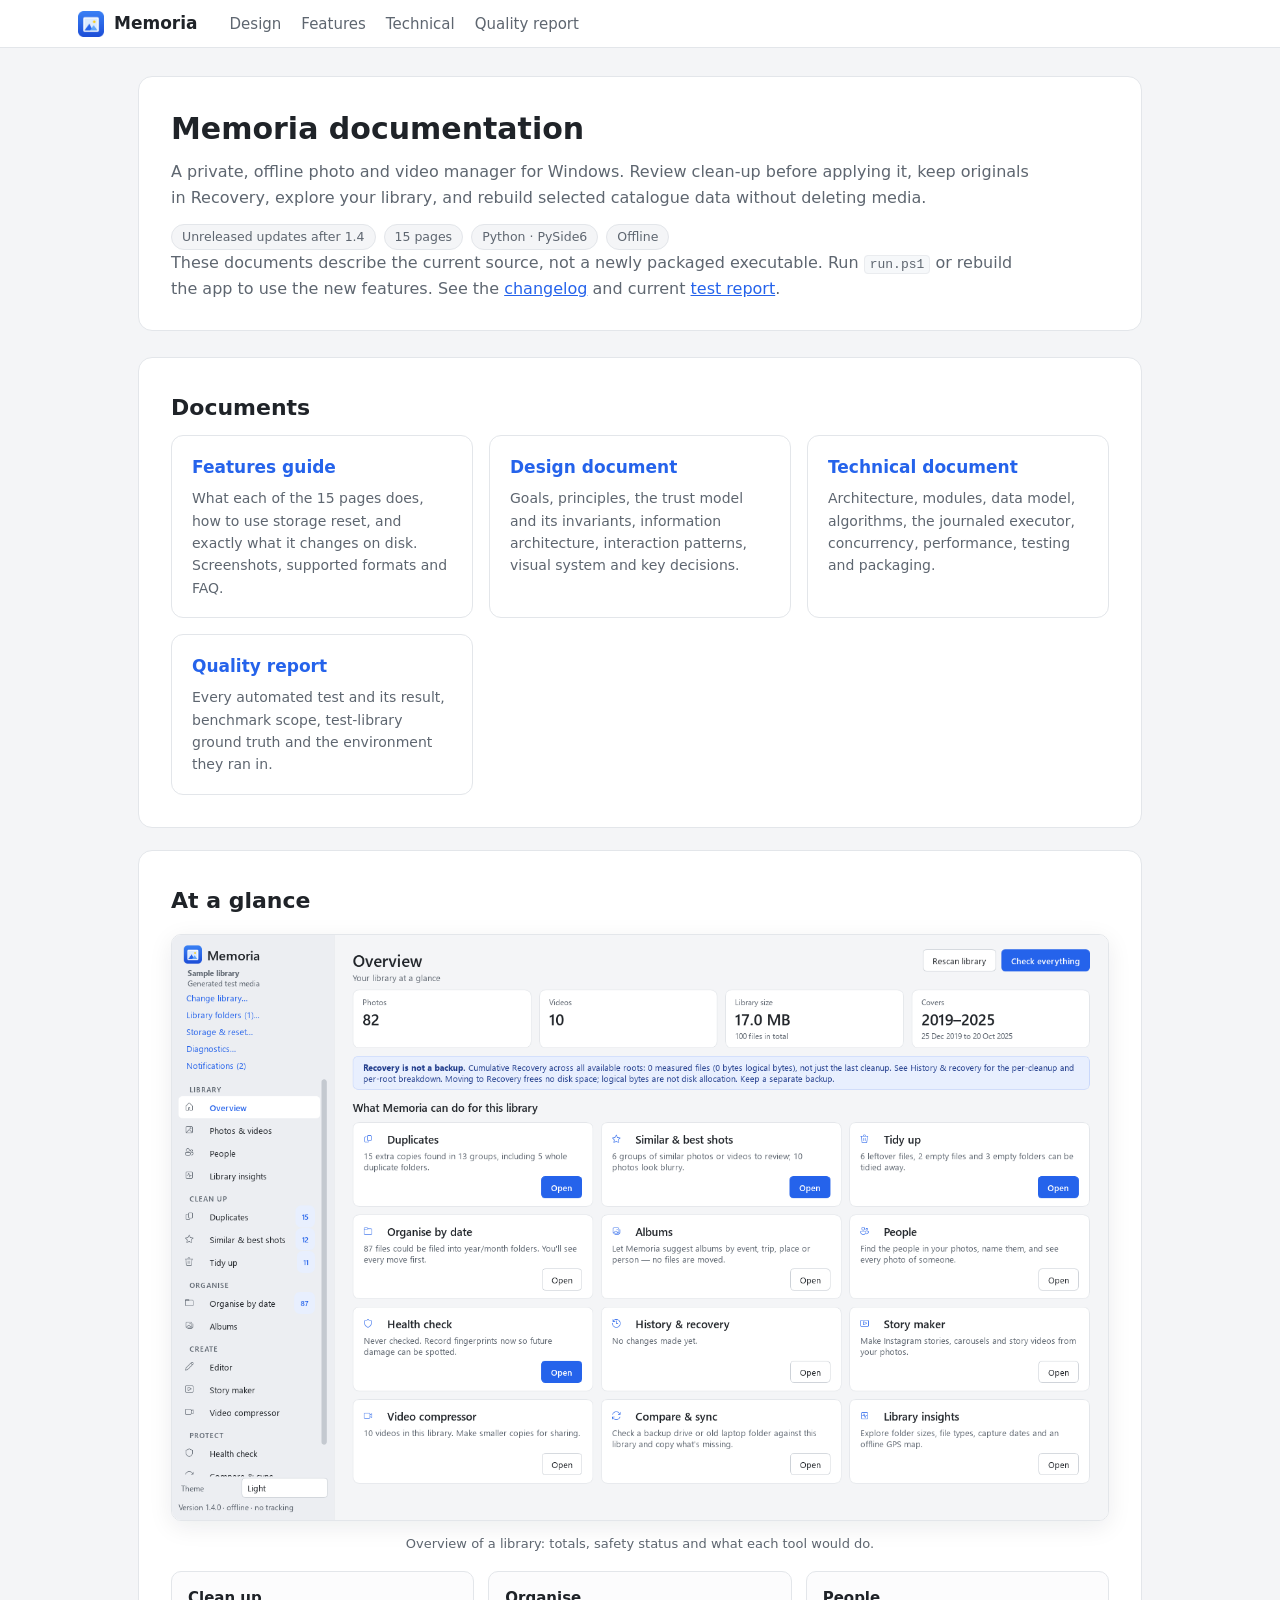
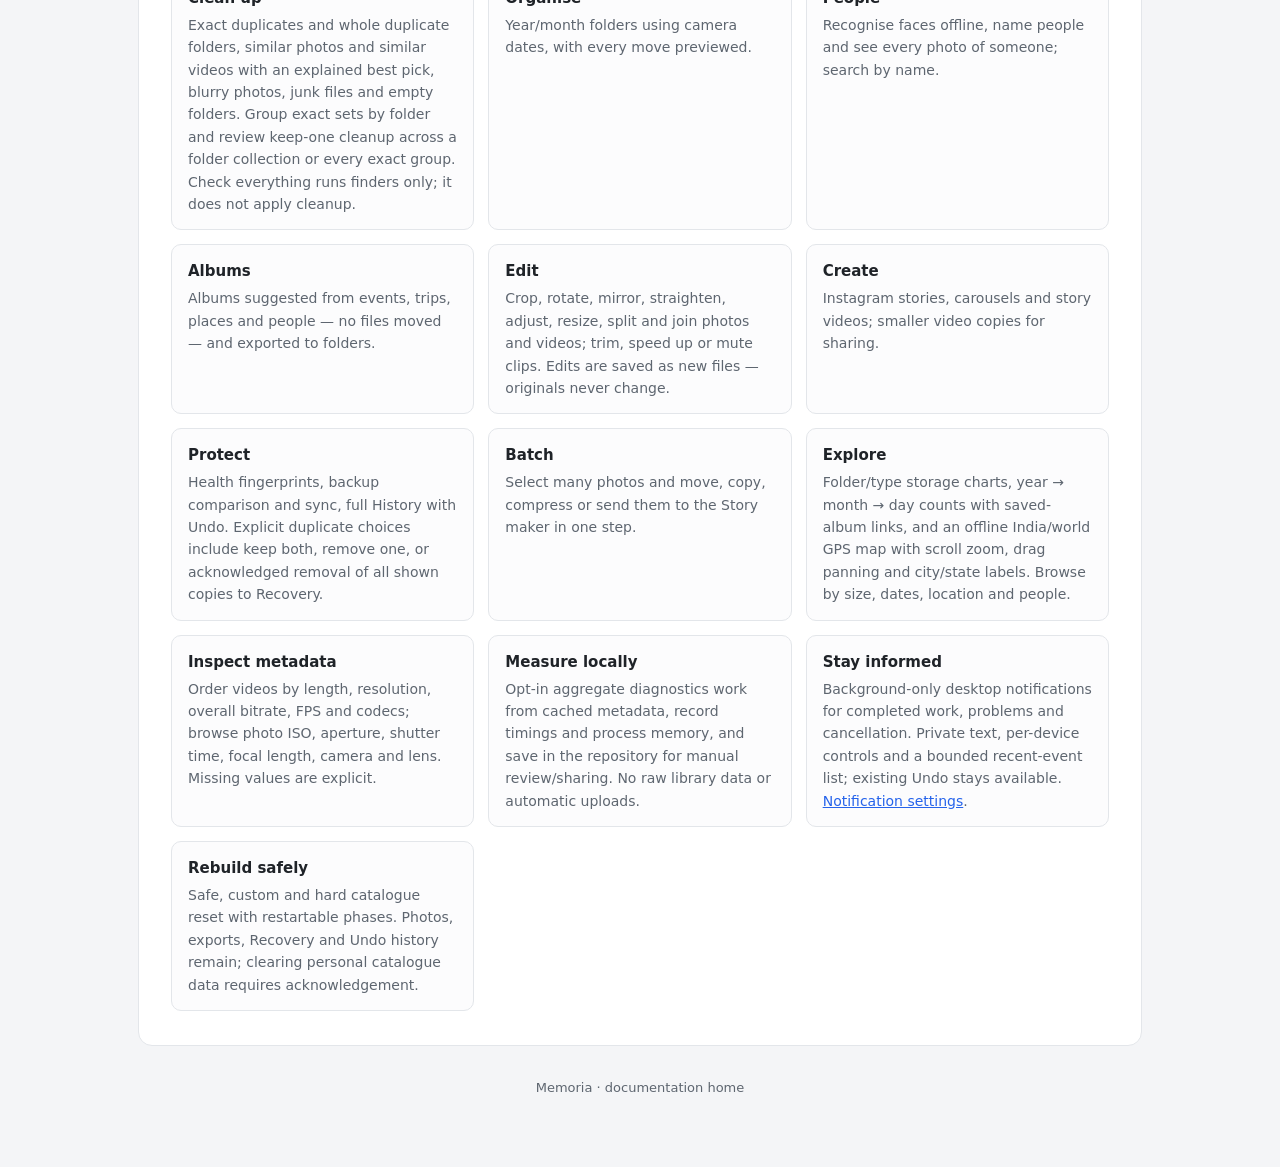
==== commit 0d925cb2: "Group exact duplicates by folder and add verified keep-one cleanup Aggregate same-folder repeats and" ====
--- a/docs/index.html
+++ b/docs/index.html
@@ -51,7 +51,8 @@
 status and what each tool would do.</figcaption></figure>
 <div class="grid">
   <div class="card"><h4>Clean up</h4><p>Exact duplicates and whole duplicate folders, similar photos and similar videos with an explained best pick,
-    blurry photos, junk files and empty folders — or all at once with Check everything.</p></div>
+    blurry photos, junk files and empty folders. Group exact sets by folder and review keep-one cleanup across
+    a folder collection or every exact group. Check everything runs finders only; it does not apply cleanup.</p></div>
   <div class="card"><h4>Organise</h4><p>Year/month folders using camera dates, with every move previewed.</p></div>
   <div class="card"><h4>People</h4><p>Recognise faces offline, name people and see every photo of someone; search by name.</p></div>
   <div class="card"><h4>Albums</h4><p>Albums suggested from events, trips, places and people — no files moved — and exported to folders.</p></div>
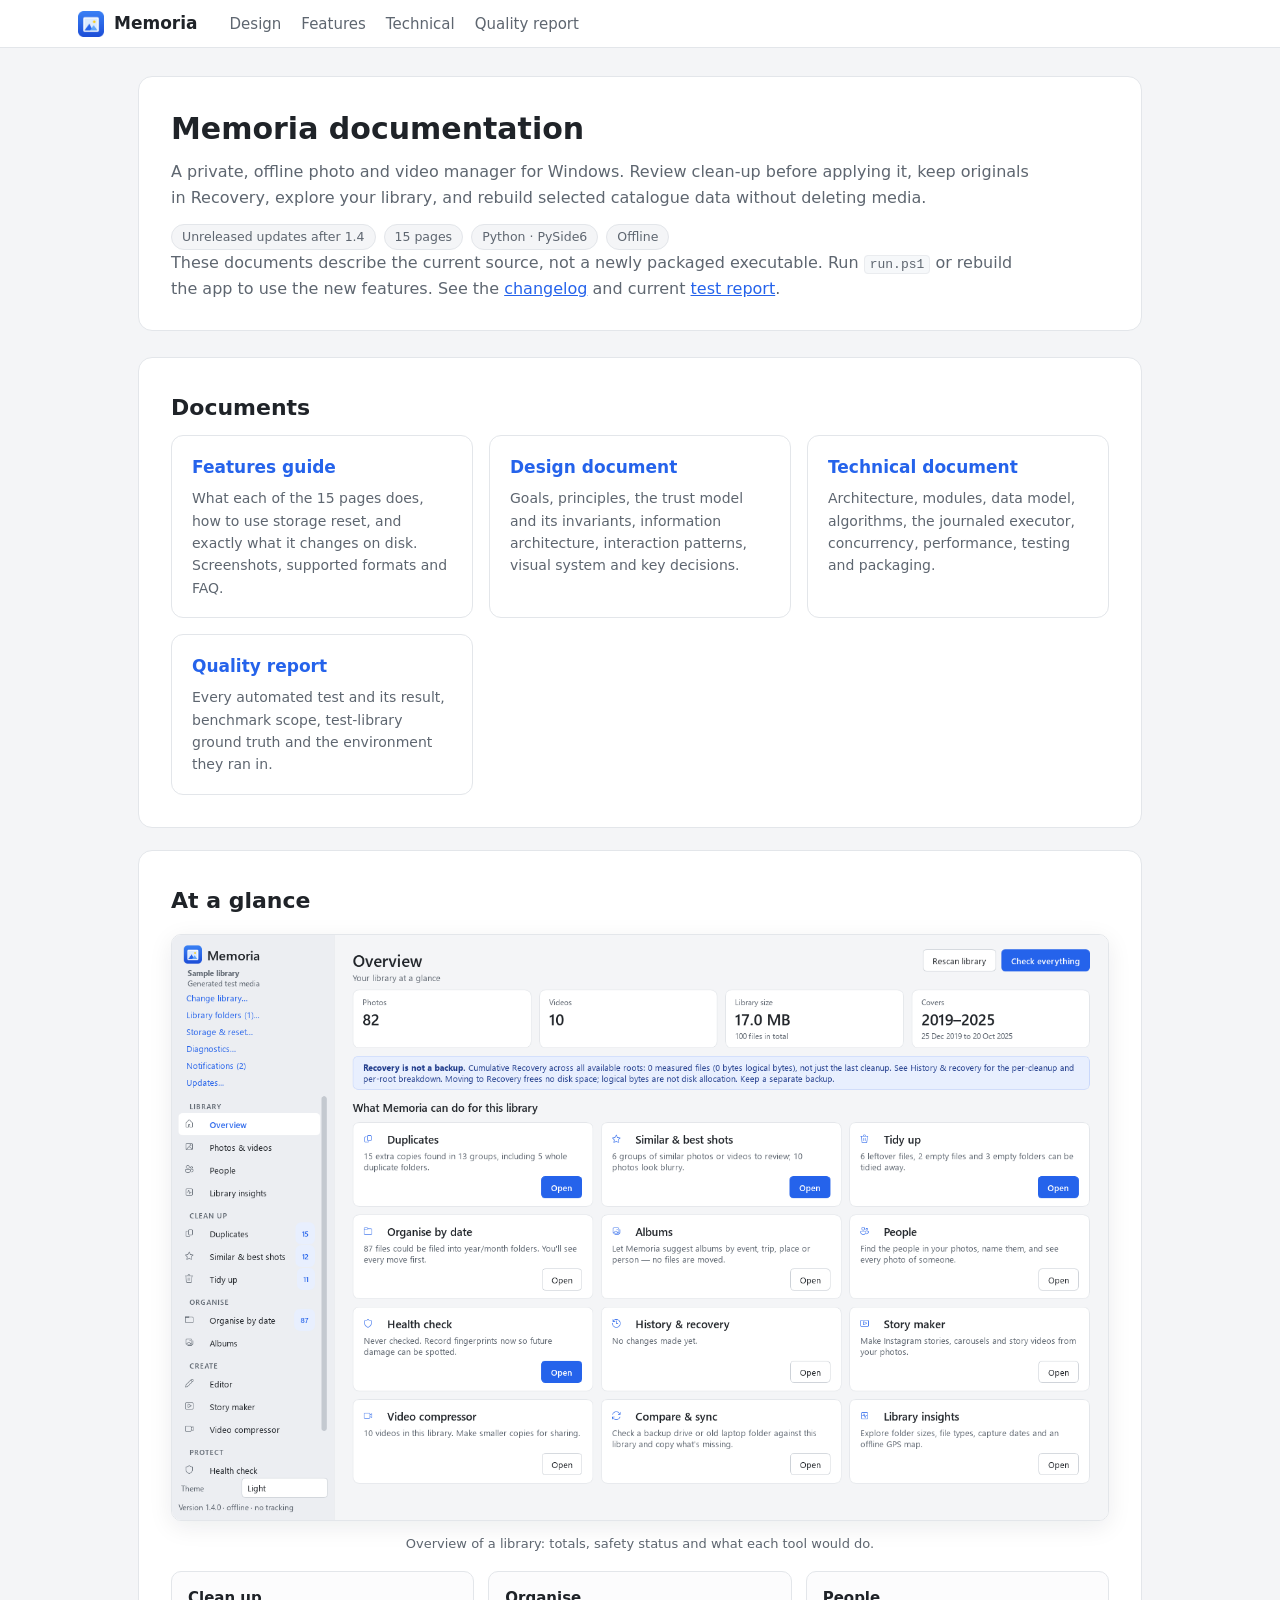
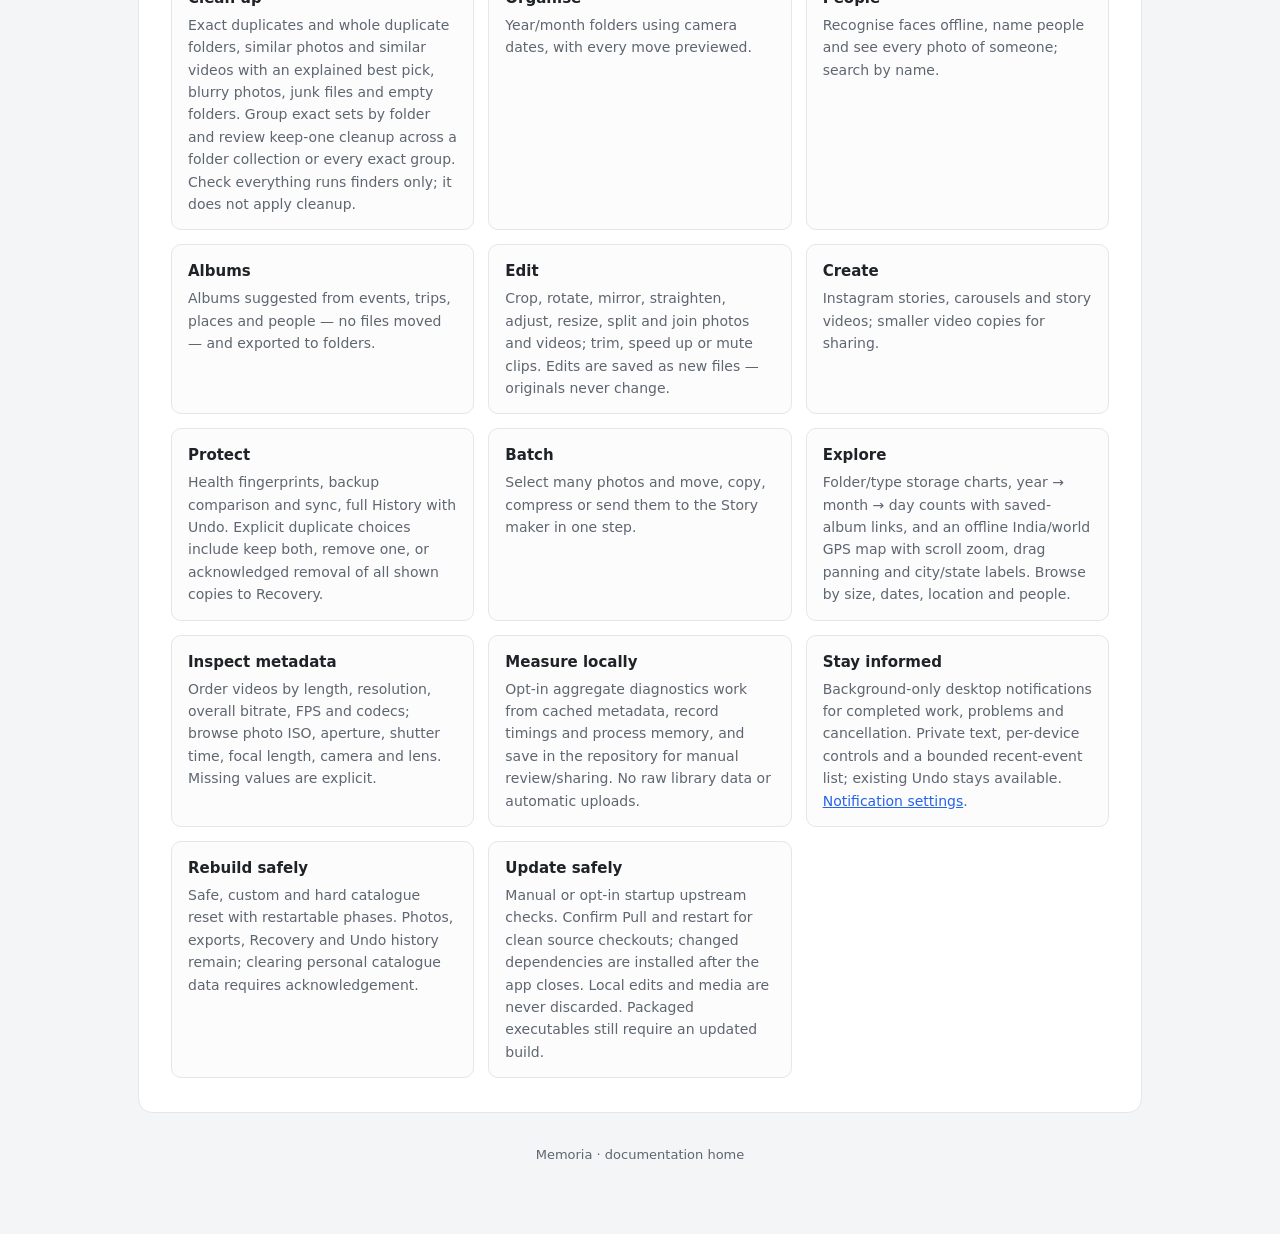
==== commit 0607c434: "Add in-app Git updates and combined linked duplicate cleanup review Provide opt-in startup/manual up" ====
--- a/docs/index.html
+++ b/docs/index.html
@@ -74,6 +74,9 @@
     <a href="features.html#notifications">Notification settings</a>.</p></div>
   <div class="card"><h4>Rebuild safely</h4><p>Safe, custom and hard catalogue reset with restartable phases.
     Photos, exports, Recovery and Undo history remain; clearing personal catalogue data requires acknowledgement.</p></div>
+  <div class="card"><h4>Update safely</h4><p>Manual or opt-in startup upstream checks. Confirm Pull and restart for
+    clean source checkouts; changed dependencies are installed after the app closes. Local edits and media are
+    never discarded. Packaged executables still require an updated build.</p></div>
 </div>
 </section>
 <footer>Memoria · documentation home</footer>
